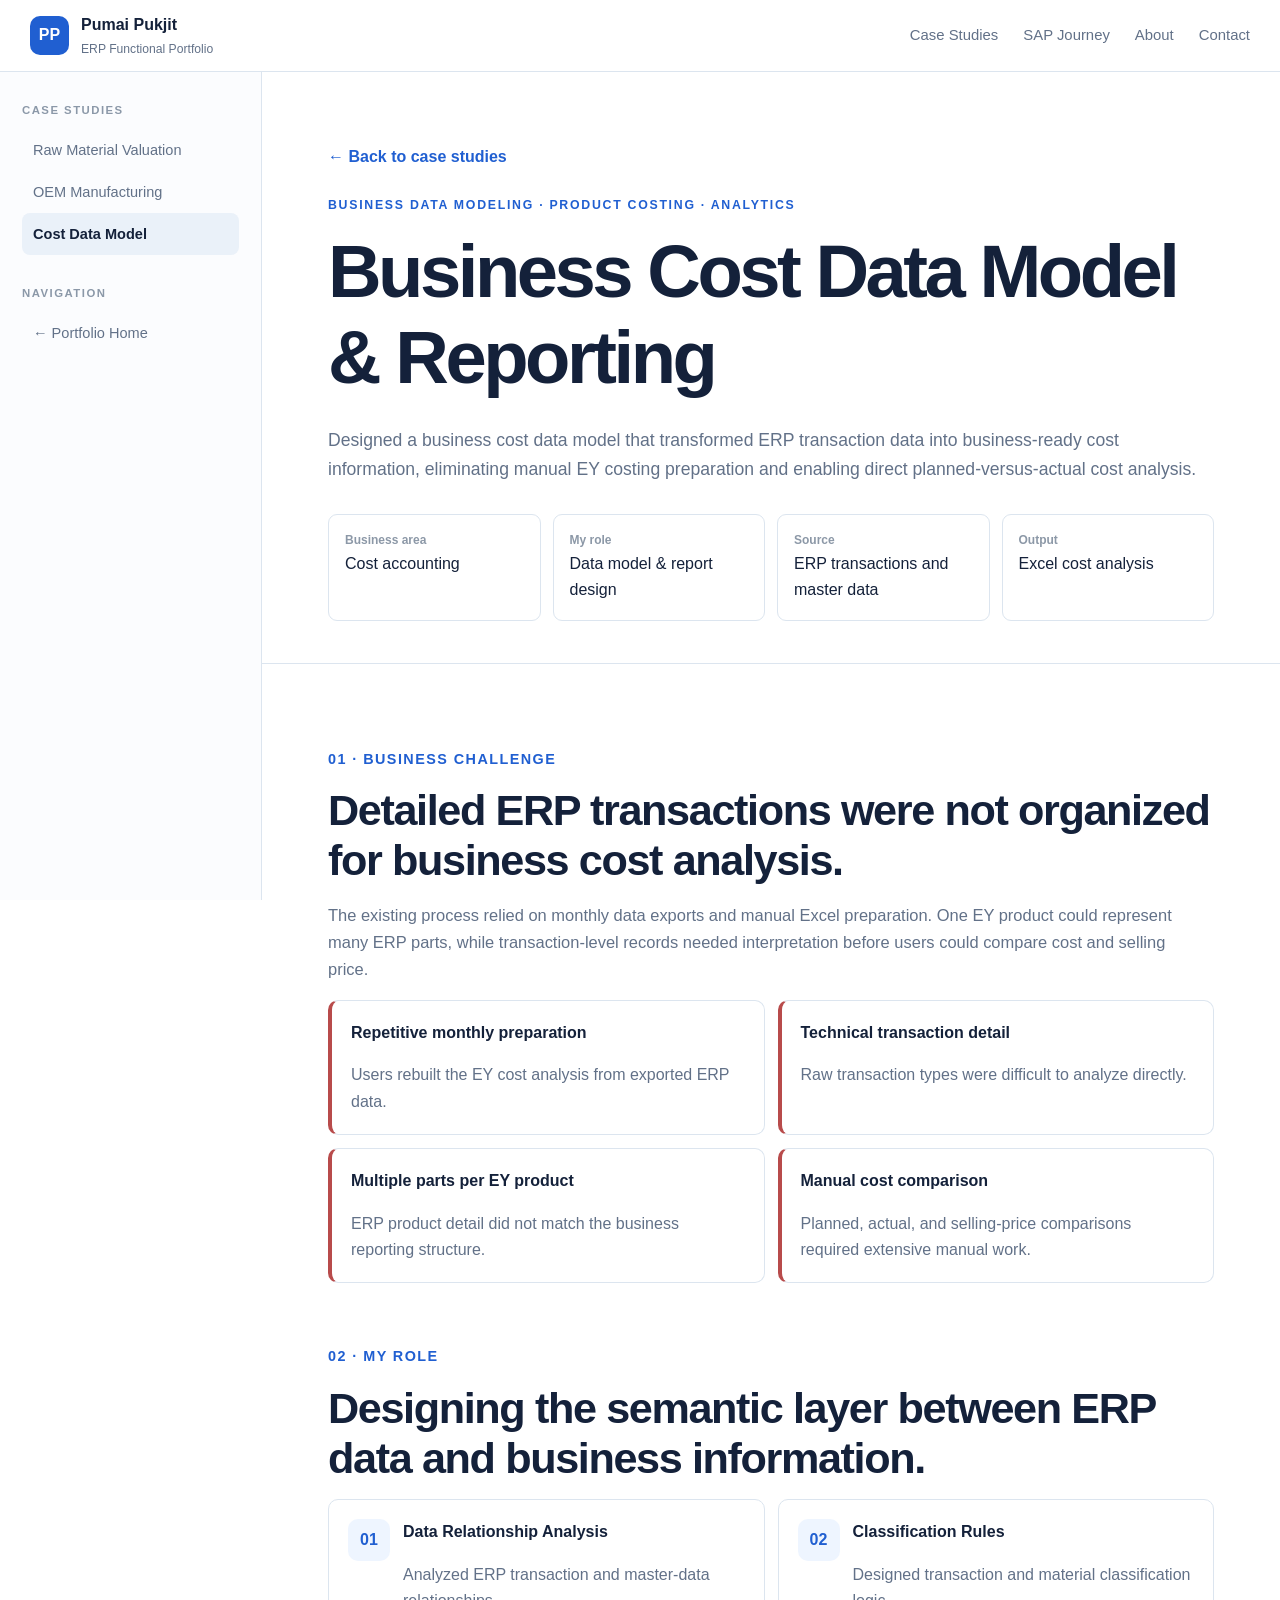
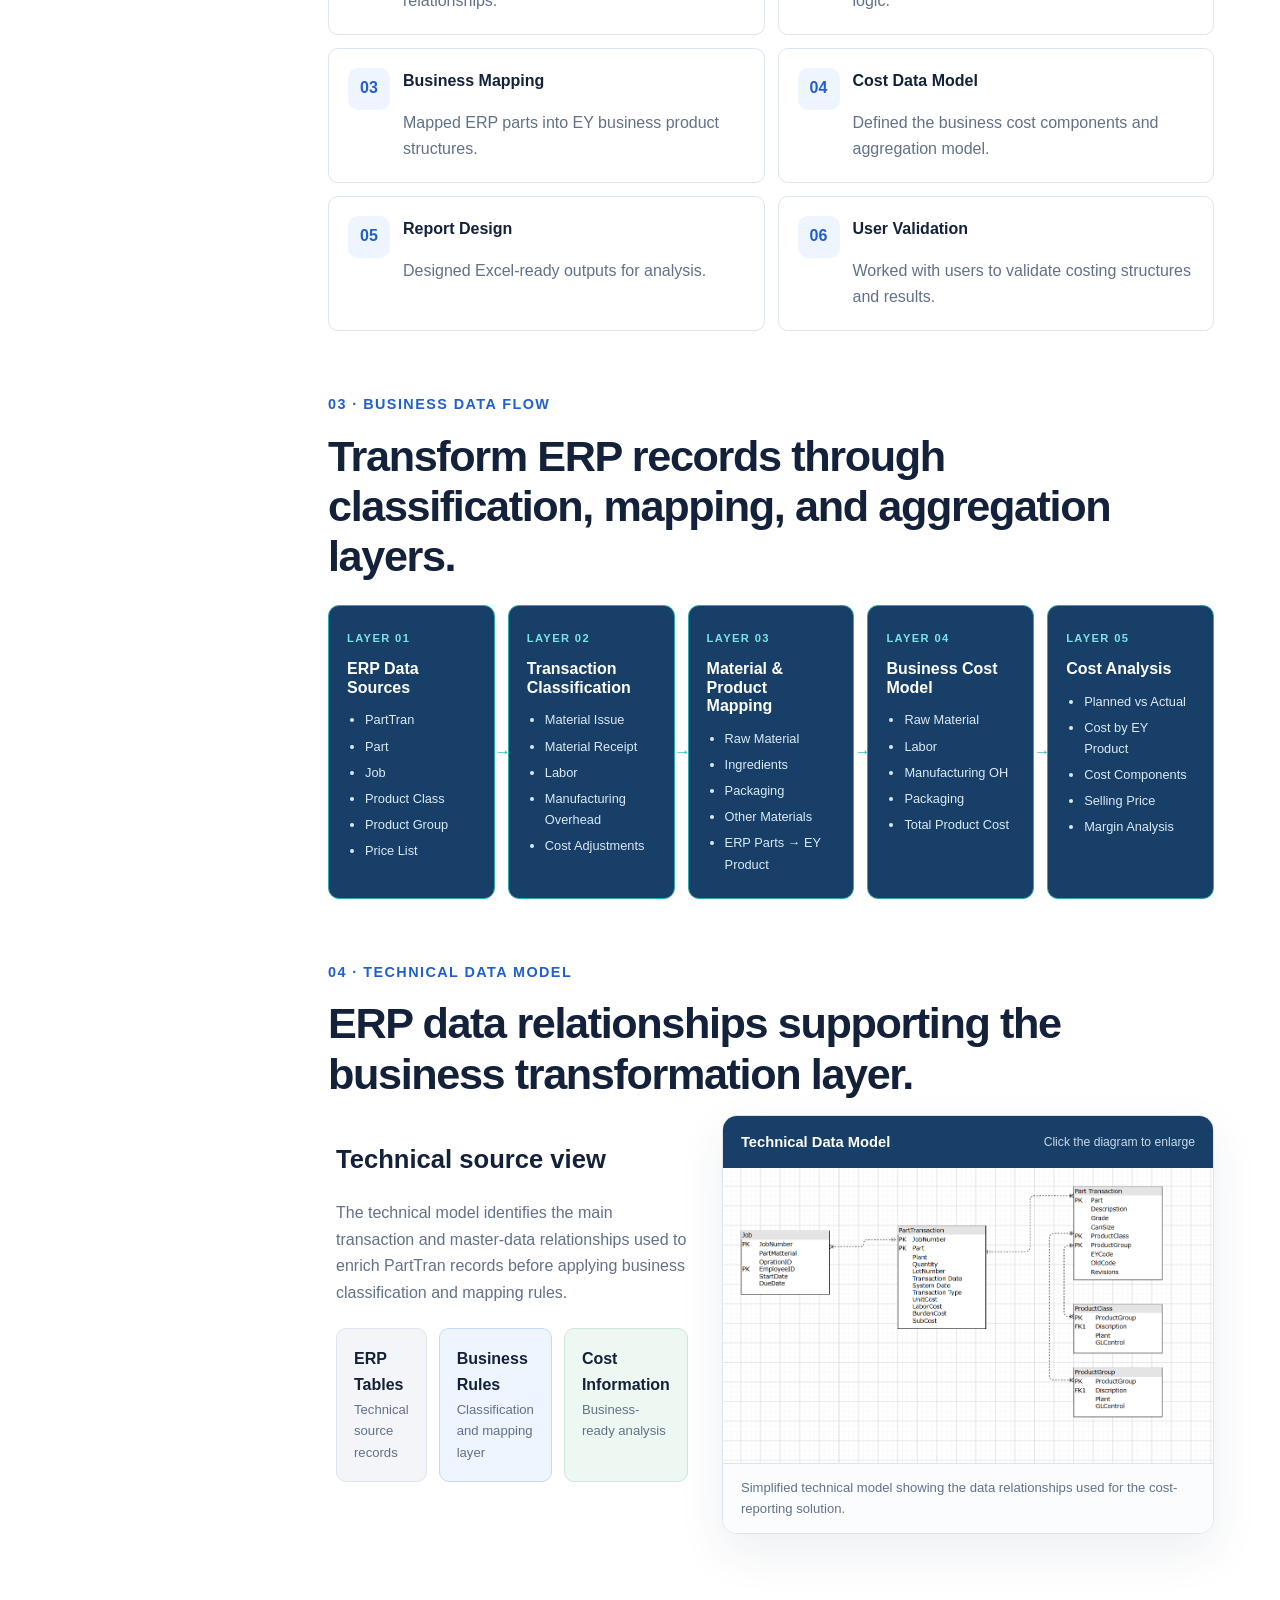
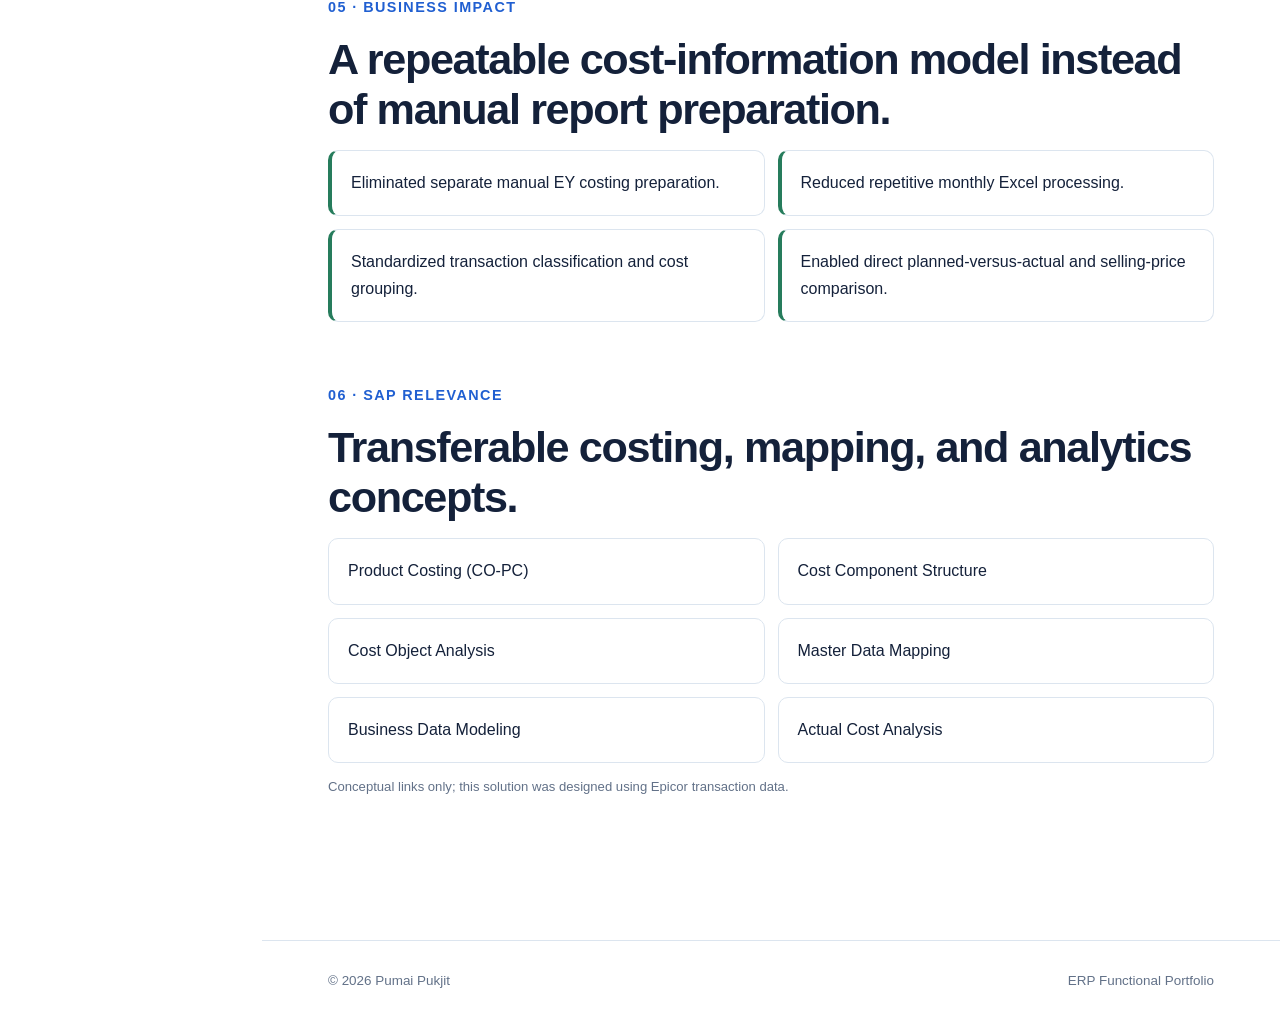
==== cost-data-model.html @ 78f5132a "Add files via upload" ====
<!doctype html><html lang="en"><head><meta charset="utf-8"><meta name="viewport" content="width=device-width,initial-scale=1">
<title>Business Cost Data Model & Reporting | Pumai Pukjit</title><link rel="stylesheet" href="styles.css"></head><body><header class="topbar">
<a class="brand" href="index.html"><span class="brand-mark">PP</span><span><strong>Pumai Pukjit</strong><small>ERP Functional Portfolio</small></span></a>
<nav class="topnav"><a href="index.html#cases">Case Studies</a><a href="index.html#sap">SAP Journey</a><a href="index.html#about">About</a><a href="index.html#contact">Contact</a></nav>
</header>
<div class="layout"><aside class="sidebar">
<p class="side-label">CASE STUDIES</p><a class="" href="raw-material-valuation.html">Raw Material Valuation</a><a class="" href="oem-manufacturing.html">OEM Manufacturing</a><a class="active" href="cost-data-model.html">Cost Data Model</a>
<p class="side-label side-gap">NAVIGATION</p><a href="index.html">← Portfolio Home</a>
</aside><main>
<section class="case-hero shell"><a class="back" href="index.html#cases">← Back to case studies</a><p class="eyebrow">BUSINESS DATA MODELING · PRODUCT COSTING · ANALYTICS</p><h1>Business Cost Data Model & Reporting</h1><p class="case-lead">Designed a business cost data model that transformed ERP transaction data into business-ready cost information, eliminating manual EY costing preparation and enabling direct planned-versus-actual cost analysis.</p><div class="meta-grid"><div class="meta"><b>Business area</b><span>Cost accounting</span></div><div class="meta"><b>My role</b><span>Data model & report design</span></div><div class="meta"><b>Source</b><span>ERP transactions and master data</span></div><div class="meta"><b>Output</b><span>Excel cost analysis</span></div></div></section>
<section class="section shell"><div class="case-body">
<section><p class="section-label">01 · Business Challenge</p><h2 class="section-title">Detailed ERP transactions were not organized for business cost analysis.</h2><p class="section-intro">The existing process relied on monthly data exports and manual Excel preparation. One EY product could represent many ERP parts, while transaction-level records needed interpretation before users could compare cost and selling price.</p><div class="problem-grid"><div class="info-card danger"><b>Repetitive monthly preparation</b><p>Users rebuilt the EY cost analysis from exported ERP data.</p></div><div class="info-card danger"><b>Technical transaction detail</b><p>Raw transaction types were difficult to analyze directly.</p></div><div class="info-card danger"><b>Multiple parts per EY product</b><p>ERP product detail did not match the business reporting structure.</p></div><div class="info-card danger"><b>Manual cost comparison</b><p>Planned, actual, and selling-price comparisons required extensive manual work.</p></div></div></section>
<section><p class="section-label">02 · My Role</p><h2 class="section-title">Designing the semantic layer between ERP data and business information.</h2><div class="role-grid"><div class="info-card role-card"><span class="role-icon">01</span><div><b>Data Relationship Analysis</b><p>Analyzed ERP transaction and master-data relationships.</p></div></div><div class="info-card role-card"><span class="role-icon">02</span><div><b>Classification Rules</b><p>Designed transaction and material classification logic.</p></div></div><div class="info-card role-card"><span class="role-icon">03</span><div><b>Business Mapping</b><p>Mapped ERP parts into EY business product structures.</p></div></div><div class="info-card role-card"><span class="role-icon">04</span><div><b>Cost Data Model</b><p>Defined the business cost components and aggregation model.</p></div></div><div class="info-card role-card"><span class="role-icon">05</span><div><b>Report Design</b><p>Designed Excel-ready outputs for analysis.</p></div></div><div class="info-card role-card"><span class="role-icon">06</span><div><b>User Validation</b><p>Worked with users to validate costing structures and results.</p></div></div></div></section>
<section><p class="section-label">03 · Business Data Flow</p><h2 class="section-title">Transform ERP records through classification, mapping, and aggregation layers.</h2><div class="data-pipeline">
<div class="data-stage"><span class="stage-no">LAYER 01</span><h3>ERP Data Sources</h3><ul><li>PartTran</li><li>Part</li><li>Job</li><li>Product Class</li><li>Product Group</li><li>Price List</li></ul></div>
<div class="data-stage"><span class="stage-no">LAYER 02</span><h3>Transaction Classification</h3><ul><li>Material Issue</li><li>Material Receipt</li><li>Labor</li><li>Manufacturing Overhead</li><li>Cost Adjustments</li></ul></div>
<div class="data-stage"><span class="stage-no">LAYER 03</span><h3>Material & Product Mapping</h3><ul><li>Raw Material</li><li>Ingredients</li><li>Packaging</li><li>Other Materials</li><li>ERP Parts → EY Product</li></ul></div>
<div class="data-stage"><span class="stage-no">LAYER 04</span><h3>Business Cost Model</h3><ul><li>Raw Material</li><li>Labor</li><li>Manufacturing OH</li><li>Packaging</li><li>Total Product Cost</li></ul></div>
<div class="data-stage"><span class="stage-no">LAYER 05</span><h3>Cost Analysis</h3><ul><li>Planned vs Actual</li><li>Cost by EY Product</li><li>Cost Components</li><li>Selling Price</li><li>Margin Analysis</li></ul></div>
</div></section>
<section><p class="section-label">04 · Technical Data Model</p><h2 class="section-title">ERP data relationships supporting the business transformation layer.</h2><div class="technical-view"><div class="technical-copy"><h3>Technical source view</h3><p>The technical model identifies the main transaction and master-data relationships used to enrich PartTran records before applying business classification and mapping rules.</p><div class="layer-strip"><div class="source"><b>ERP Tables</b><span>Technical source records</span></div><div class="rules"><b>Business Rules</b><span>Classification and mapping layer</span></div><div class="output"><b>Cost Information</b><span>Business-ready analysis</span></div></div></div><div class="diagram-frame">
<div class="diagram-toolbar"><strong>Technical Data Model</strong><span>Click the diagram to enlarge</span></div>
<button class="diagram-button" type="button" data-lightbox="project3-technical-model.png" aria-label="Open technical data model">
<img src="project3-technical-model.png" alt="ERP technical data model">
</button>
<div class="diagram-caption">Simplified technical model showing the data relationships used for the cost-reporting solution.</div>
</div></div></section>
<section><p class="section-label">05 · Business Impact</p><h2 class="section-title">A repeatable cost-information model instead of manual report preparation.</h2><div class="impact-grid"><div class="info-card success">Eliminated separate manual EY costing preparation.</div><div class="info-card success">Reduced repetitive monthly Excel processing.</div><div class="info-card success">Standardized transaction classification and cost grouping.</div><div class="info-card success">Enabled direct planned-versus-actual and selling-price comparison.</div></div></section>
<section><p class="section-label">06 · SAP Relevance</p><h2 class="section-title">Transferable costing, mapping, and analytics concepts.</h2><div class="sap-grid"><div class="info-card">Product Costing (CO-PC)</div><div class="info-card">Cost Component Structure</div><div class="info-card">Cost Object Analysis</div><div class="info-card">Master Data Mapping</div><div class="info-card">Business Data Modeling</div><div class="info-card">Actual Cost Analysis</div></div><p class="small-note">Conceptual links only; this solution was designed using Epicor transaction data.</p></section>
</div></section><footer class="shell"><span>© 2026 Pumai Pukjit</span><span>ERP Functional Portfolio</span></footer></main></div>
<div class="lightbox" id="imageLightbox" aria-hidden="true">
  <button class="lightbox-close" type="button" aria-label="Close image">×</button>
  <img class="lightbox-image" src="" alt="">
</div>
<script>
document.querySelectorAll("[data-lightbox]").forEach(function(button){
  button.addEventListener("click", function(){
    var box = document.getElementById("imageLightbox");
    var image = box.querySelector(".lightbox-image");
    image.src = button.getAttribute("data-lightbox");
    image.alt = button.querySelector("img").alt;
    box.classList.add("open");
    box.setAttribute("aria-hidden","false");
  });
});
document.querySelector(".lightbox-close").addEventListener("click", closeLightbox);
document.getElementById("imageLightbox").addEventListener("click", function(event){
  if(event.target === this){ closeLightbox(); }
});
document.addEventListener("keydown", function(event){
  if(event.key === "Escape"){ closeLightbox(); }
});
function closeLightbox(){
  var box = document.getElementById("imageLightbox");
  box.classList.remove("open");
  box.setAttribute("aria-hidden","true");
}
</script>
</body></html>
---- styles.css ----
*{box-sizing:border-box}
:root{
  --ink:#14213a;--muted:#627188;--line:#dce5ef;--surface:#f7f9fc;
  --surface-blue:#eef5ff;--blue:#205fd1;--blue-dark:#17479c;
  --navy:#173f68;--teal:#1ab6bd;--green:#267c5c;--red:#b84b4b;
  --sidebar:262px;--max:1180px
}
html{scroll-behavior:smooth}
body{margin:0;font-family:Inter,"Segoe UI",Arial,sans-serif;color:var(--ink);background:#fff;line-height:1.65}
a{color:inherit}
.topbar{
  height:72px;position:sticky;top:0;z-index:30;display:flex;align-items:center;
  justify-content:space-between;padding:0 30px;background:rgba(255,255,255,.97);
  border-bottom:1px solid var(--line);backdrop-filter:blur(12px)
}
.brand{display:flex;align-items:center;gap:12px;text-decoration:none}
.brand-mark{width:39px;height:39px;border-radius:10px;background:var(--blue);color:#fff;display:grid;place-items:center;font-weight:850}
.brand strong,.brand small{display:block}.brand small{font-size:.76rem;color:var(--muted)}
.topnav{display:flex;gap:25px}.topnav a{text-decoration:none;color:var(--muted);font-size:.93rem}.topnav a:hover{color:var(--ink)}
.layout{display:grid;grid-template-columns:var(--sidebar) 1fr}
.sidebar{position:sticky;top:72px;height:calc(100vh - 72px);padding:29px 22px;background:#fbfcfe;border-right:1px solid var(--line);overflow:auto}
.side-label{margin:0 0 9px;font-size:.71rem;font-weight:850;letter-spacing:.13em;color:#8b98a8}.side-gap{margin-top:29px}
.sidebar a{display:block;padding:9px 11px;border-radius:8px;text-decoration:none;color:var(--muted);font-size:.91rem}
.sidebar a:hover,.sidebar a.active{background:#eaf1f9;color:var(--ink);font-weight:750}
.focus{margin-top:30px;padding:16px;border:1px solid var(--line);border-radius:10px;background:#fff}.focus b,.focus span{display:block}.focus b{font-size:.78rem;margin-bottom:5px}.focus span{font-size:.86rem;color:var(--muted)}
.shell{max-width:var(--max);margin:0 auto;padding-left:66px;padding-right:66px}
.hero{padding-top:86px;padding-bottom:55px;display:grid;grid-template-columns:minmax(0,1fr) 286px;gap:64px;align-items:center}
.eyebrow{margin:0 0 13px;color:var(--blue);font-size:.77rem;font-weight:850;letter-spacing:.14em}
h1,h2,h3{line-height:1.16;margin-top:0}
h1{font-size:clamp(3rem,5.8vw,5.05rem);letter-spacing:-.047em;margin-bottom:25px}
h2{font-size:clamp(2.15rem,4vw,3.1rem);letter-spacing:-.032em;margin-bottom:18px}
h3{font-size:1.43rem}
.lead{max-width:780px;color:var(--muted);font-size:1.12rem}
.actions{display:flex;gap:12px;margin-top:30px}
.btn{display:inline-block;padding:12px 18px;border-radius:8px;text-decoration:none;font-weight:760;border:1px solid var(--line)}
.btn.primary{background:var(--blue);color:#fff;border-color:var(--blue)}.btn.primary:hover{background:var(--blue-dark)}
.portraitbox{padding:14px;border:1px solid var(--line);border-radius:18px;background:var(--surface)}
.portraitbox img{display:block;width:100%;aspect-ratio:1/1;object-fit:cover;object-position:center 20%;border-radius:12px}
.portraitbox strong,.portraitbox span{display:block;margin:10px 4px 0}.portraitbox span{margin-top:0;color:var(--muted);font-size:.86rem}
.stats{display:grid;grid-template-columns:repeat(4,1fr);padding-top:0;padding-bottom:60px}
.stats div{padding:19px;border:1px solid var(--line);border-right:0}.stats div:first-child{border-radius:10px 0 0 10px}.stats div:last-child{border-right:1px solid var(--line);border-radius:0 10px 10px 0}
.stats b,.stats span{display:block}.stats span{font-size:.82rem;color:var(--muted)}
.section{padding-top:82px;padding-bottom:82px;border-top:1px solid var(--line)}
.section-head{display:grid;grid-template-columns:1fr .85fr;gap:65px;align-items:end;margin-bottom:36px}
.section-head>p{color:var(--muted)}
.featured{display:grid;grid-template-columns:1.22fr .78fr;gap:38px;padding:32px;border:1px solid var(--line);border-radius:15px;background:linear-gradient(135deg,#fff,#f5f9ff)}
.badge{display:inline-block;padding:5px 9px;border-radius:999px;background:var(--surface-blue);color:var(--blue);font-size:.75rem;font-weight:850;margin-bottom:15px}
.chips{display:flex;flex-wrap:wrap;gap:7px;margin:18px 0 22px}.chips span{padding:5px 8px;border:1px solid var(--line);border-radius:6px;color:var(--muted);font-size:.72rem;background:#fff}
.text-link{color:var(--blue);text-decoration:none;font-weight:820}
.flowmini{display:grid;gap:7px;align-content:center}.flowmini span{padding:10px 12px;border:1px solid var(--line);border-radius:8px;background:#fff;text-align:center;font-size:.86rem}.flowmini i{text-align:center;color:#8e99a7}
.cards{display:grid;grid-template-columns:repeat(2,1fr);gap:19px;margin-top:19px}.cards article{padding:27px;border:1px solid var(--line);border-radius:13px;display:flex;flex-direction:column;min-height:335px}.cards em{font-style:normal;font-size:.8rem;font-weight:850;color:#97a2b0;margin-bottom:22px}.cards a{margin-top:auto;color:var(--blue);text-decoration:none;font-weight:820}
.journey,.twocol{display:grid;grid-template-columns:.85fr 1.15fr;gap:65px}.journey{background:var(--surface)}
.journey-grid{display:grid;grid-template-columns:repeat(2,1fr);gap:12px}.journey-grid div{padding:17px;border:1px solid var(--line);border-radius:9px;background:#fff}.journey-grid b,.journey-grid span{display:block}.journey-grid span{font-size:.82rem;color:var(--muted);margin-top:4px}
.contact{display:flex;flex-direction:column;align-items:flex-end;gap:8px}.contact a{color:var(--blue)}
footer{display:flex;justify-content:space-between;padding-top:29px;padding-bottom:36px;border-top:1px solid var(--line);color:var(--muted);font-size:.84rem}

/* Project pages */
.case-hero{padding-top:72px;padding-bottom:42px}
.back{display:inline-block;margin-bottom:25px;color:var(--blue);text-decoration:none;font-weight:750}
.case-lead{max-width:880px;color:var(--muted);font-size:1.1rem}
.meta-grid{display:grid;grid-template-columns:repeat(4,1fr);gap:12px;margin-top:30px}
.meta{padding:16px;border:1px solid var(--line);border-radius:9px}.meta b,.meta span{display:block}.meta b{font-size:.75rem;color:#8c98a7}
.case-body{max-width:980px}
.case-body section{margin-bottom:60px}
.section-label{
  display:inline-block;margin:0 0 14px;color:var(--blue);font-size:.9rem;
  font-weight:850;letter-spacing:.1em;text-transform:uppercase
}
.section-title{font-size:clamp(2rem,3.4vw,2.7rem);margin-bottom:16px}
.section-intro{font-size:1.03rem;color:var(--muted);max-width:850px}
.problem-grid,.impact-grid,.role-grid,.sap-grid,.decision-grid{display:grid;grid-template-columns:repeat(2,1fr);gap:13px}
.info-card{padding:19px;border:1px solid var(--line);border-radius:10px;background:#fff}
.info-card p{margin-bottom:0;color:var(--muted)}.danger{border-left:4px solid var(--red)}.success{border-left:4px solid var(--green)}
.role-card{display:flex;gap:13px;align-items:flex-start}.role-icon{width:42px;height:42px;display:grid;place-items:center;border-radius:10px;background:var(--surface-blue);color:var(--blue);font-weight:850;flex:0 0 auto}
.metric-grid{display:grid;grid-template-columns:repeat(3,1fr);gap:12px}.metric{padding:21px;border:1px solid var(--line);border-radius:10px;background:#fff}.metric strong{display:block;font-size:1.7rem;color:var(--blue);line-height:1.1}.metric span{display:block;color:var(--muted);font-size:.84rem;margin-top:7px}
.callout{padding:20px;border-left:4px solid var(--blue);background:var(--surface);border-radius:0 8px 8px 0}
.small-note{font-size:.82rem;color:var(--muted)}

/* Diagram presentation */
.diagram-frame{border:1px solid var(--line);border-radius:15px;background:#fff;overflow:hidden;box-shadow:0 18px 48px rgba(25,55,92,.08)}
.diagram-toolbar{display:flex;align-items:center;justify-content:space-between;padding:14px 18px;background:var(--navy);color:#fff}
.diagram-toolbar strong{font-size:.92rem}.diagram-toolbar span{font-size:.76rem;color:#c9d9ea}
.diagram-frame img{display:block;width:100%;height:auto}
.diagram-caption{padding:13px 18px;color:var(--muted);font-size:.82rem;background:#fbfcfe;border-top:1px solid var(--line)}
.split-diagram{display:grid;grid-template-columns:1fr 1fr;gap:16px}
.before .diagram-toolbar{background:#7a3d4a}.after .diagram-toolbar{background:#316a4c}

/* Project 3 data pipeline */
.data-pipeline{display:grid;grid-template-columns:repeat(5,1fr);gap:13px;align-items:stretch;margin-top:24px}
.data-stage{position:relative;padding:18px;border:1px solid #2da8b1;border-radius:11px;background:var(--navy);color:#fff;min-height:210px}
.data-stage:not(:last-child)::after{content:"→";position:absolute;right:-17px;top:50%;transform:translateY(-50%);font-weight:900;color:var(--teal);z-index:2}
.data-stage .stage-no{font-size:.7rem;letter-spacing:.12em;color:#7ce1e3;font-weight:850}
.data-stage h3{font-size:1rem;margin:10px 0 12px;color:#fff}
.data-stage ul{margin:0;padding-left:18px}.data-stage li{font-size:.8rem;color:#dce9f4;margin:5px 0}
.technical-view{display:grid;grid-template-columns:.75fr 1.25fr;gap:26px;align-items:center}
.technical-copy{padding:8px}.technical-copy h3{font-size:1.6rem}.technical-copy p{color:var(--muted)}
.layer-strip{display:grid;grid-template-columns:repeat(3,1fr);gap:12px;margin:22px 0}
.layer-strip div{padding:17px;border-radius:10px;border:1px solid var(--line)}
.layer-strip b,.layer-strip span{display:block}.layer-strip span{font-size:.82rem;color:var(--muted)}
.layer-strip .source{background:#f3f5f8}.layer-strip .rules{background:var(--surface-blue);border-color:#c7d9f5}.layer-strip .output{background:#eef8f3;border-color:#cce8da}
@media(max-width:1000px){
  .layout{grid-template-columns:1fr}.sidebar{display:none}.topnav{display:none}.shell{padding-left:27px;padding-right:27px}
  .hero{grid-template-columns:1fr}.portraitbox{max-width:255px}
  .stats,.section-head,.featured,.cards,.journey,.journey-grid,.twocol,.meta-grid,.problem-grid,.impact-grid,.role-grid,.sap-grid,.decision-grid,.metric-grid,.technical-view,.layer-strip{grid-template-columns:1fr}
  .stats div{border-right:1px solid var(--line);border-bottom:0}.stats div:first-child{border-radius:10px 10px 0 0}.stats div:last-child{border-bottom:1px solid var(--line);border-radius:0 0 10px 10px}
  .contact{align-items:flex-start}footer{gap:12px;flex-direction:column}
  .data-pipeline{grid-template-columns:1fr}.data-stage:not(:last-child)::after{content:"↓";right:auto;left:50%;top:auto;bottom:-23px;transform:translateX(-50%)}
}

/* V7.1 diagram reliability and zoom */
.diagram-button{
  display:block;width:100%;padding:0;border:0;background:#fff;cursor:zoom-in;text-align:left
}
.diagram-button img{display:block;width:100%;height:auto}
.lightbox{
  position:fixed;inset:0;z-index:1000;display:none;align-items:center;justify-content:center;
  padding:32px;background:rgba(10,20,38,.88)
}
.lightbox.open{display:flex}
.lightbox-image{
  display:block;max-width:96vw;max-height:92vh;width:auto;height:auto;
  border-radius:10px;background:#fff;box-shadow:0 24px 80px rgba(0,0,0,.38)
}
.lightbox-close{
  position:fixed;top:18px;right:22px;width:44px;height:44px;border:1px solid rgba(255,255,255,.3);
  border-radius:50%;background:rgba(255,255,255,.12);color:#fff;font-size:30px;line-height:1;
  cursor:pointer
}
.lightbox-close:hover{background:rgba(255,255,255,.22)}
@media(max-width:700px){
  .lightbox{padding:14px}
  .diagram-toolbar{align-items:flex-start;gap:8px;flex-direction:column}
}
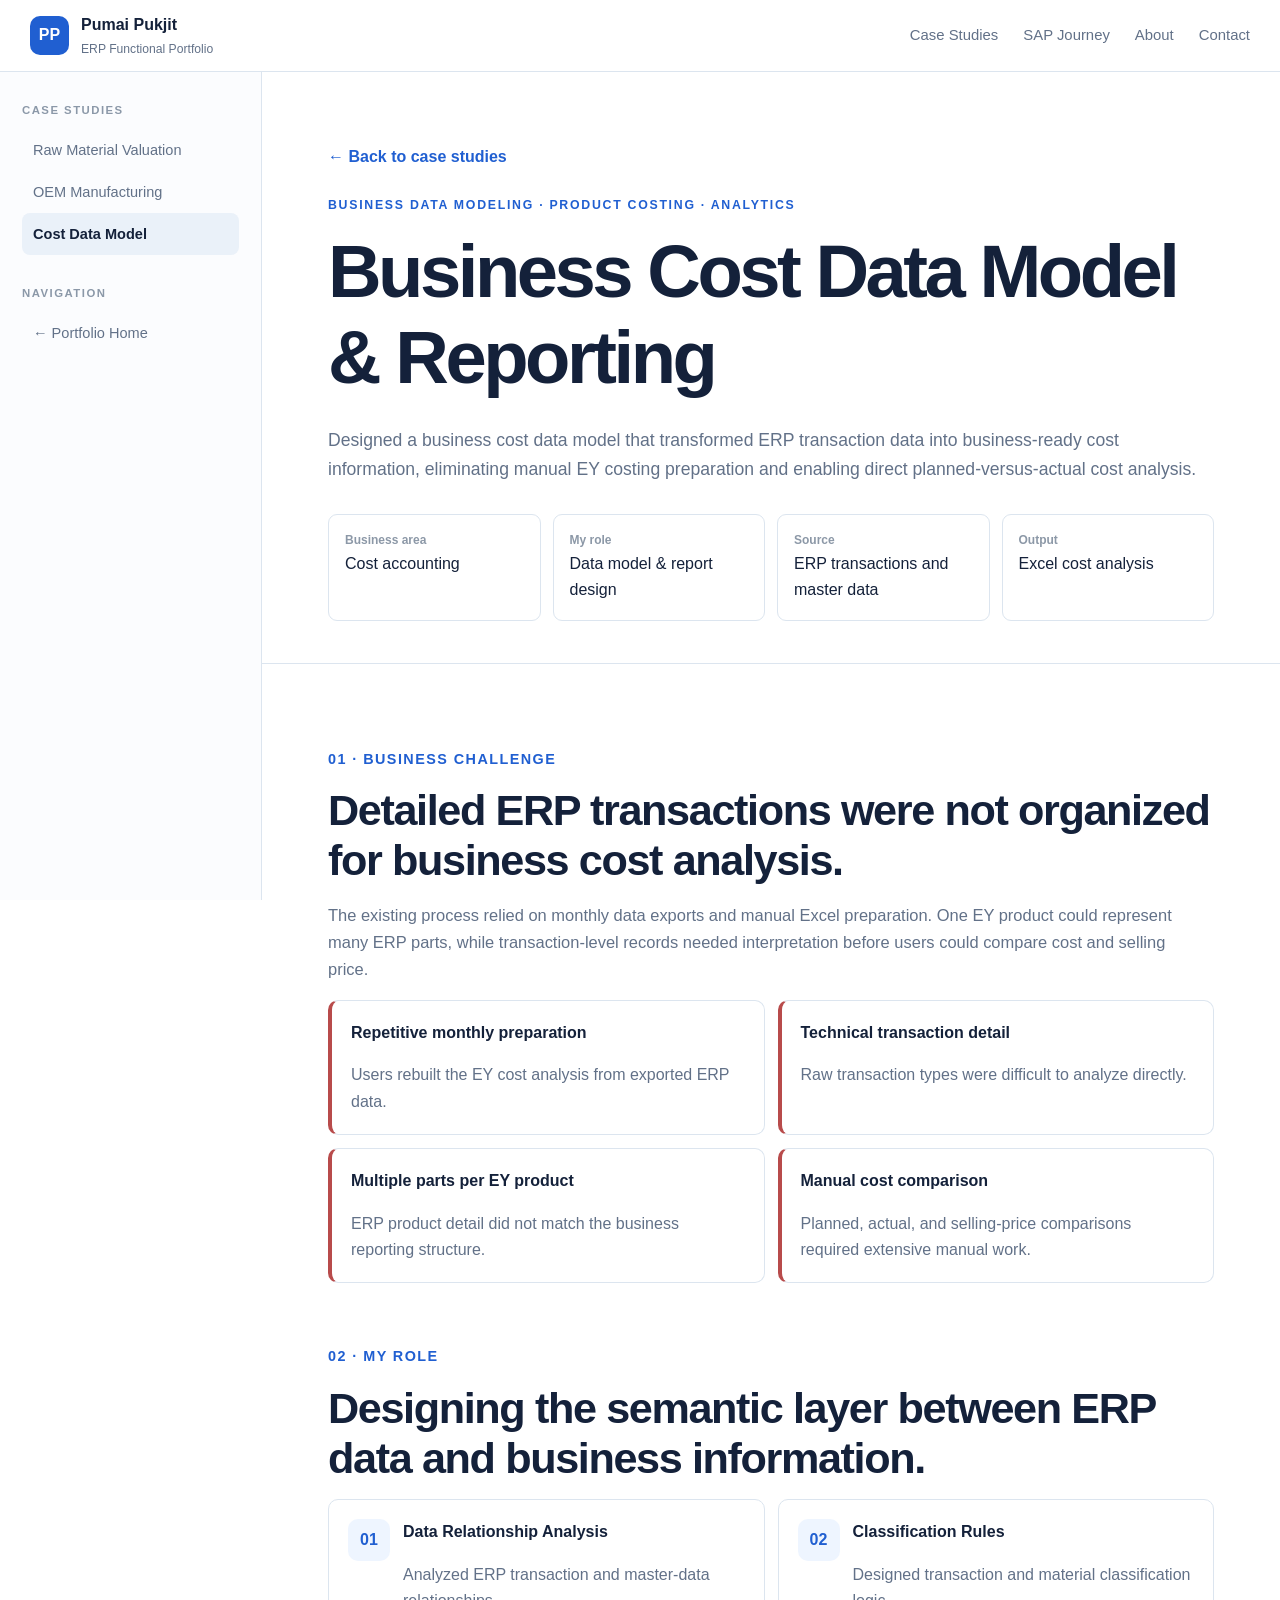
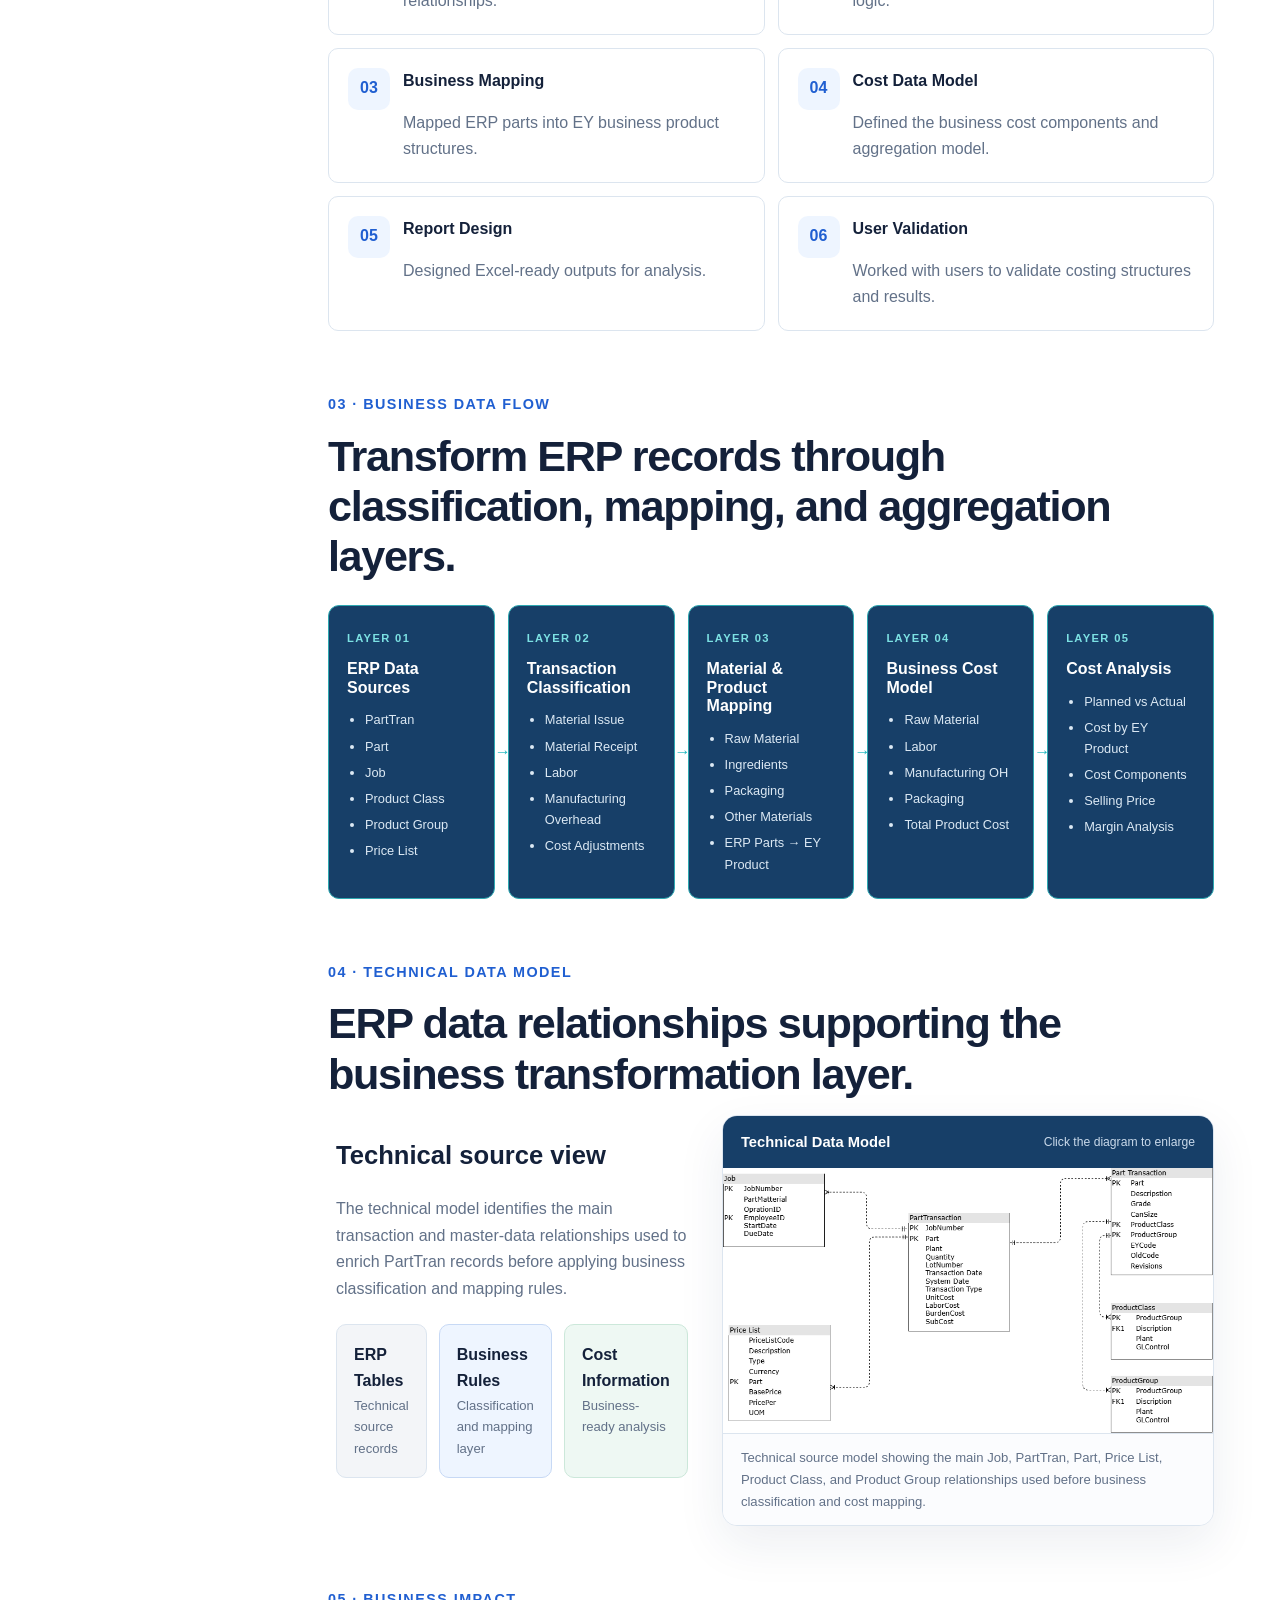
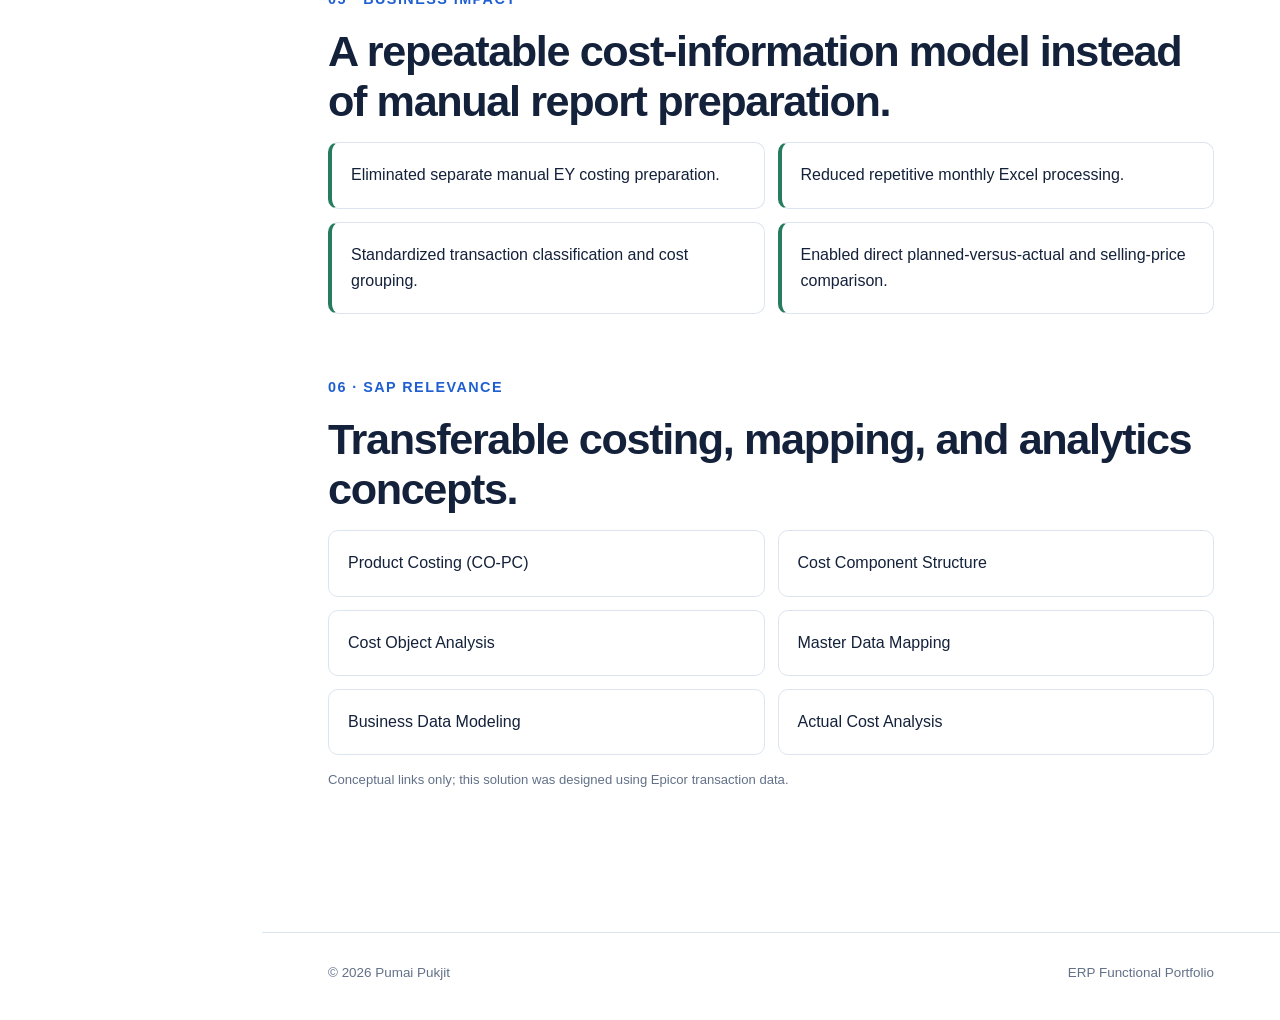
==== commit 6c316140: "Add files via upload" ====
--- a/cost-data-model.html
+++ b/cost-data-model.html
@@ -23,7 +23,7 @@
 <button class="diagram-button" type="button" data-lightbox="project3-technical-model.png" aria-label="Open technical data model">
 <img src="project3-technical-model.png" alt="ERP technical data model">
 </button>
-<div class="diagram-caption">Simplified technical model showing the data relationships used for the cost-reporting solution.</div>
+<div class="diagram-caption">Technical source model showing the main Job, PartTran, Part, Price List, Product Class, and Product Group relationships used before business classification and cost mapping.</div>
 </div></div></section>
 <section><p class="section-label">05 · Business Impact</p><h2 class="section-title">A repeatable cost-information model instead of manual report preparation.</h2><div class="impact-grid"><div class="info-card success">Eliminated separate manual EY costing preparation.</div><div class="info-card success">Reduced repetitive monthly Excel processing.</div><div class="info-card success">Standardized transaction classification and cost grouping.</div><div class="info-card success">Enabled direct planned-versus-actual and selling-price comparison.</div></div></section>
 <section><p class="section-label">06 · SAP Relevance</p><h2 class="section-title">Transferable costing, mapping, and analytics concepts.</h2><div class="sap-grid"><div class="info-card">Product Costing (CO-PC)</div><div class="info-card">Cost Component Structure</div><div class="info-card">Cost Object Analysis</div><div class="info-card">Master Data Mapping</div><div class="info-card">Business Data Modeling</div><div class="info-card">Actual Cost Analysis</div></div><p class="small-note">Conceptual links only; this solution was designed using Epicor transaction data.</p></section>
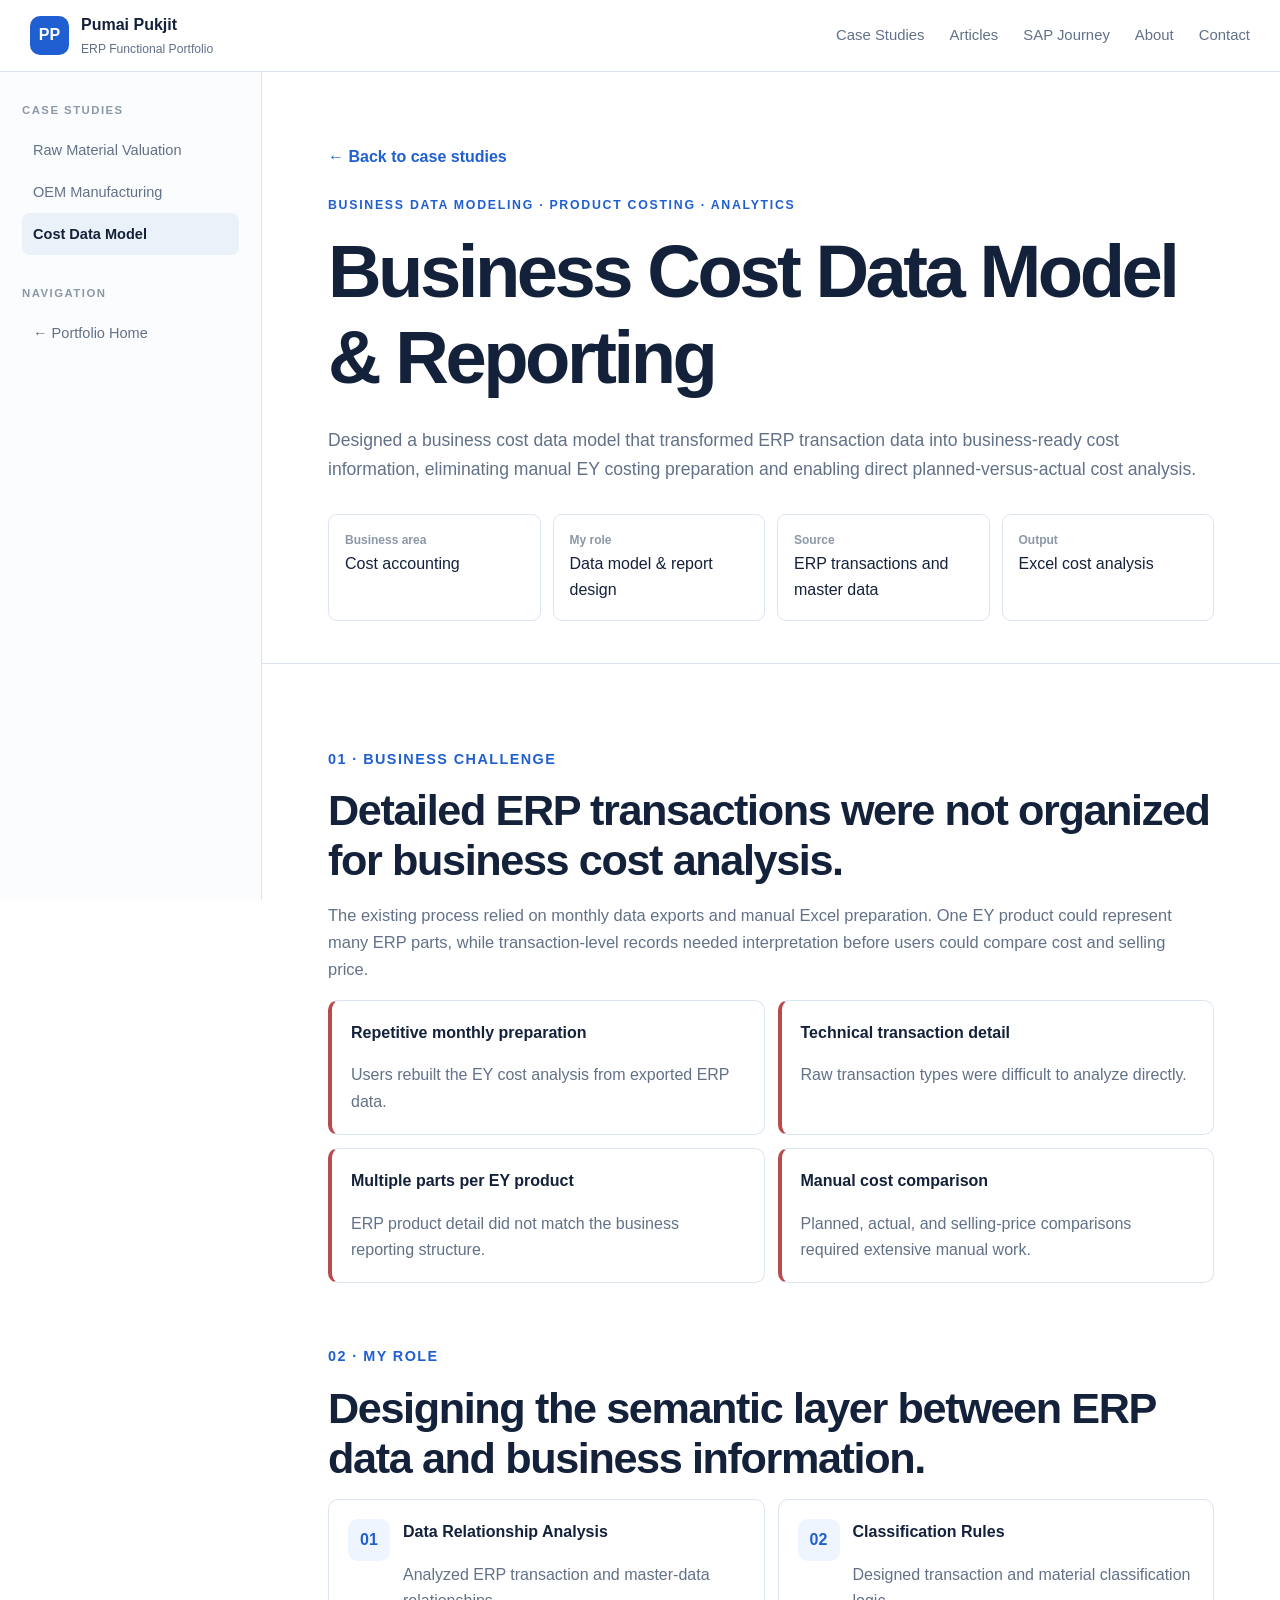
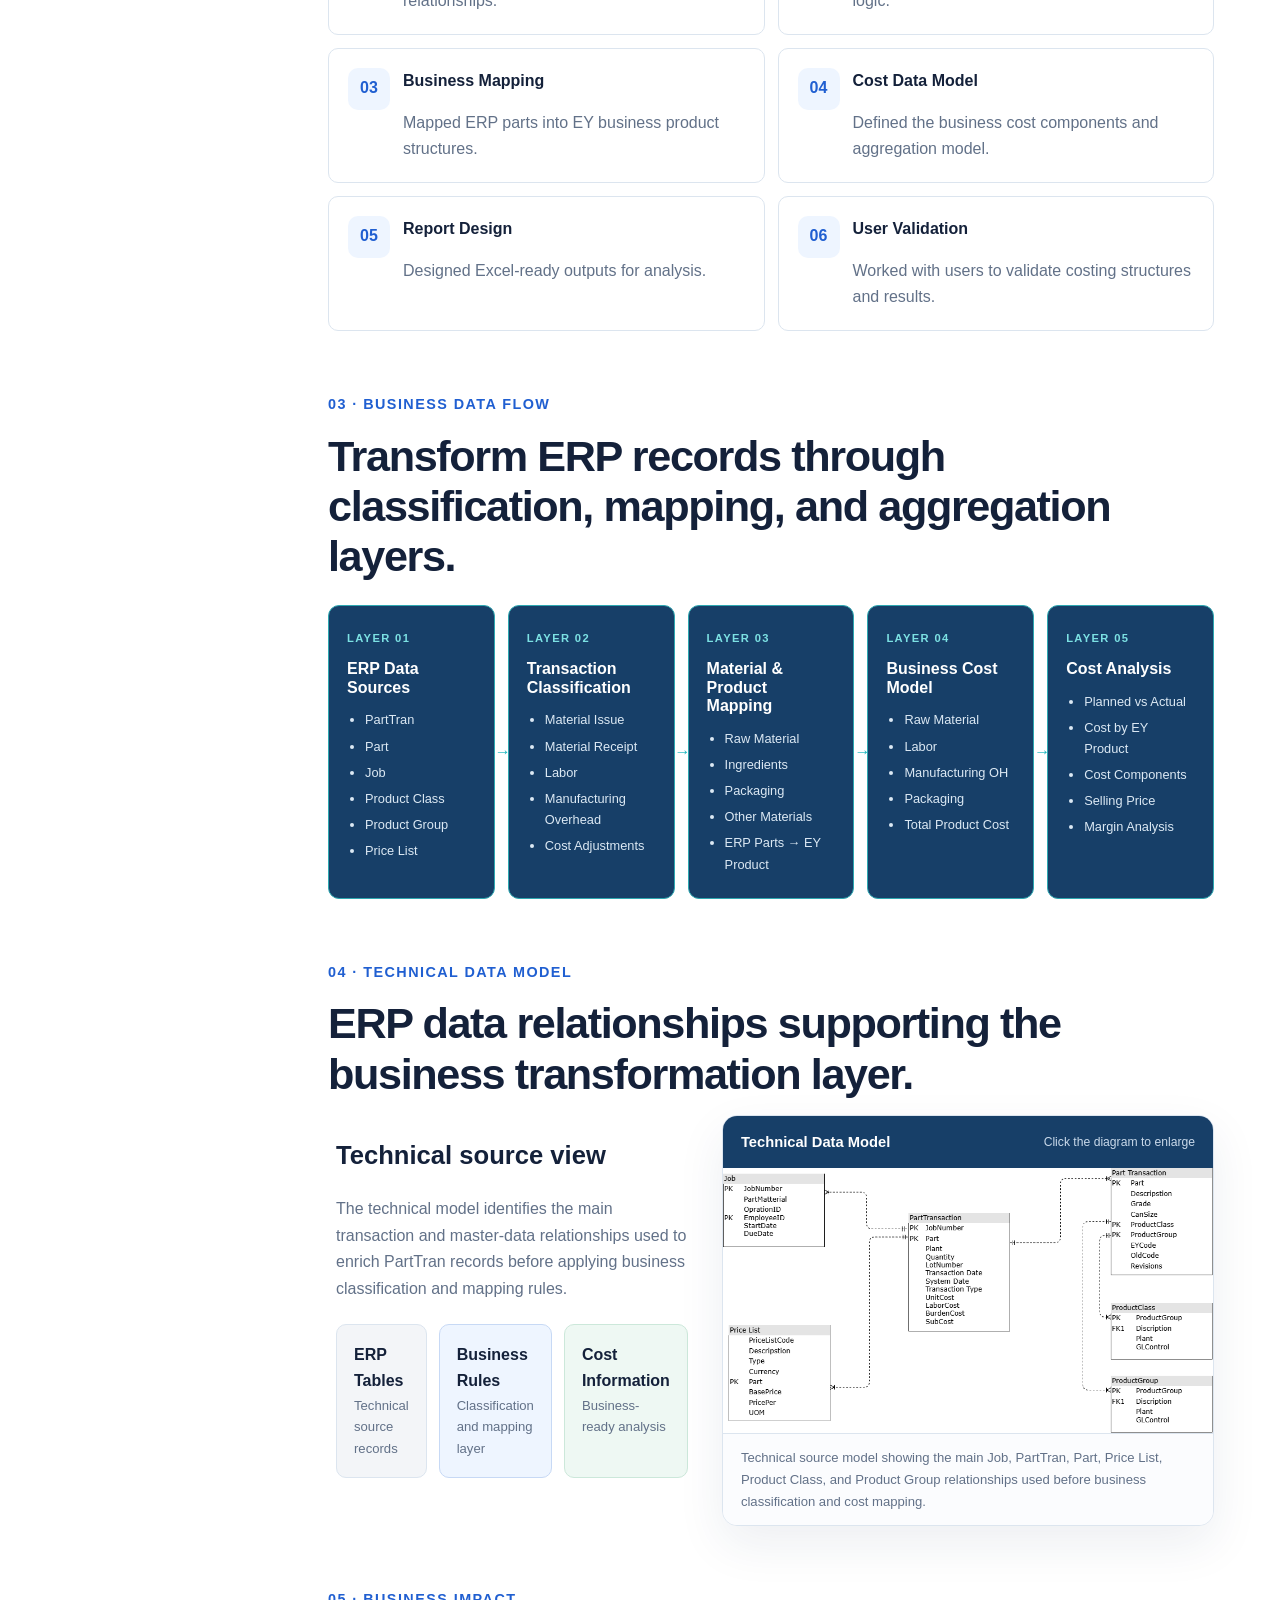
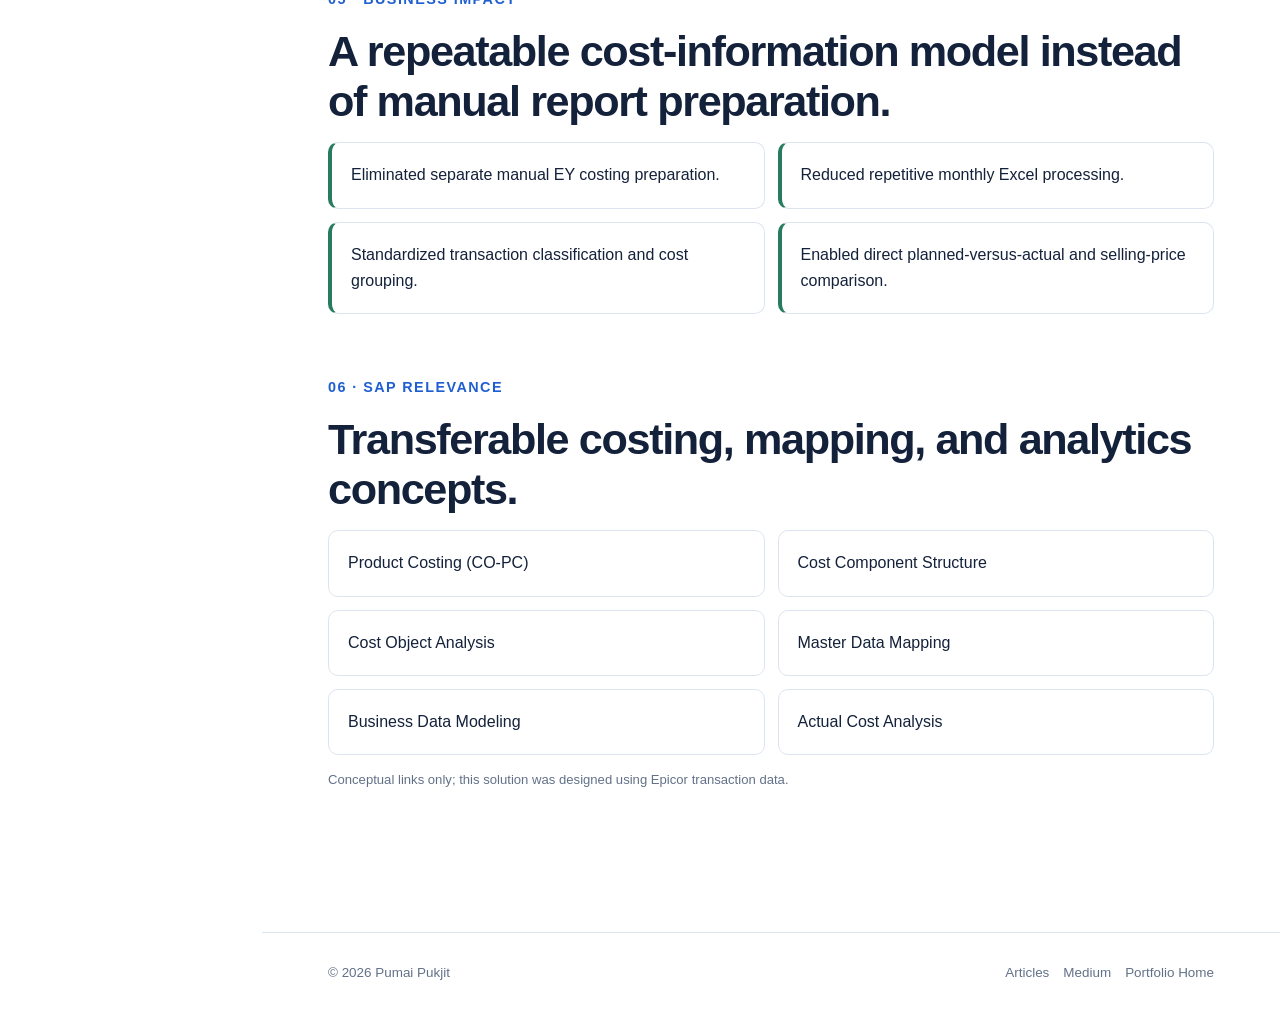
==== commit 3fc8e94b: "Add files via upload" ====
--- a/cost-data-model.html
+++ b/cost-data-model.html
@@ -1,7 +1,7 @@
 <!doctype html><html lang="en"><head><meta charset="utf-8"><meta name="viewport" content="width=device-width,initial-scale=1">
 <title>Business Cost Data Model & Reporting | Pumai Pukjit</title><link rel="stylesheet" href="styles.css"></head><body><header class="topbar">
 <a class="brand" href="index.html"><span class="brand-mark">PP</span><span><strong>Pumai Pukjit</strong><small>ERP Functional Portfolio</small></span></a>
-<nav class="topnav"><a href="index.html#cases">Case Studies</a><a href="index.html#sap">SAP Journey</a><a href="index.html#about">About</a><a href="index.html#contact">Contact</a></nav>
+<nav class="topnav"><a href="index.html#cases">Case Studies</a><a href="articles.html">Articles</a><a href="index.html#sap">SAP Journey</a><a href="index.html#about">About</a><a href="index.html#contact">Contact</a></nav>
 </header>
 <div class="layout"><aside class="sidebar">
 <p class="side-label">CASE STUDIES</p><a class="" href="raw-material-valuation.html">Raw Material Valuation</a><a class="" href="oem-manufacturing.html">OEM Manufacturing</a><a class="active" href="cost-data-model.html">Cost Data Model</a>
@@ -27,7 +27,7 @@
 </div></div></section>
 <section><p class="section-label">05 · Business Impact</p><h2 class="section-title">A repeatable cost-information model instead of manual report preparation.</h2><div class="impact-grid"><div class="info-card success">Eliminated separate manual EY costing preparation.</div><div class="info-card success">Reduced repetitive monthly Excel processing.</div><div class="info-card success">Standardized transaction classification and cost grouping.</div><div class="info-card success">Enabled direct planned-versus-actual and selling-price comparison.</div></div></section>
 <section><p class="section-label">06 · SAP Relevance</p><h2 class="section-title">Transferable costing, mapping, and analytics concepts.</h2><div class="sap-grid"><div class="info-card">Product Costing (CO-PC)</div><div class="info-card">Cost Component Structure</div><div class="info-card">Cost Object Analysis</div><div class="info-card">Master Data Mapping</div><div class="info-card">Business Data Modeling</div><div class="info-card">Actual Cost Analysis</div></div><p class="small-note">Conceptual links only; this solution was designed using Epicor transaction data.</p></section>
-</div></section><footer class="shell"><span>© 2026 Pumai Pukjit</span><span>ERP Functional Portfolio</span></footer></main></div>
+</div></section><footer class="shell"><span>© 2026 Pumai Pukjit</span><span class="footer-links"><a href="articles.html">Articles</a><a href="https://medium.com/@dew.pumai" target="_blank" rel="noopener">Medium</a><a href="index.html">Portfolio Home</a></span></footer></main></div>
 <div class="lightbox" id="imageLightbox" aria-hidden="true">
   <button class="lightbox-close" type="button" aria-label="Close image">×</button>
   <img class="lightbox-image" src="" alt="">
--- a/styles.css
+++ b/styles.css
@@ -132,3 +132,41 @@
   .lightbox{padding:14px}
   .diagram-toolbar{align-items:flex-start;gap:8px;flex-direction:column}
 }
+
+/* V7.3 Articles & Insights */
+.article-grid{
+  display:grid;grid-template-columns:repeat(2,1fr);gap:18px;margin-top:26px
+}
+.article-card{
+  position:relative;display:flex;flex-direction:column;min-height:330px;
+  padding:27px;border:1px solid var(--line);border-radius:14px;background:#fff;
+  text-decoration:none;overflow:hidden;transition:transform .2s ease,box-shadow .2s ease,border-color .2s ease
+}
+.article-card:hover{
+  transform:translateY(-4px);box-shadow:0 18px 46px rgba(26,59,100,.1);border-color:#bfd0e6
+}
+.article-card::after{
+  content:"";position:absolute;width:150px;height:150px;border-radius:50%;
+  right:-70px;top:-70px;background:var(--surface-blue);opacity:.8
+}
+.article-meta{display:flex;gap:8px;align-items:center;color:var(--muted);font-size:.76rem;margin-bottom:19px}
+.article-meta span{padding:4px 7px;border:1px solid var(--line);border-radius:999px;background:#fff}
+.article-card h3{font-size:1.45rem;max-width:520px;margin-bottom:13px;position:relative;z-index:1}
+.article-card p{color:var(--muted);margin-top:0;position:relative;z-index:1}
+.article-card .article-link{margin-top:auto;color:var(--blue);font-weight:820;position:relative;z-index:1}
+.article-icon{
+  width:48px;height:48px;border-radius:12px;display:grid;place-items:center;
+  background:var(--navy);color:#fff;font-weight:850;margin-bottom:20px;position:relative;z-index:1
+}
+.medium-banner{
+  display:grid;grid-template-columns:1fr auto;gap:24px;align-items:center;
+  margin-top:28px;padding:24px 26px;border-radius:14px;background:var(--navy);color:#fff
+}
+.medium-banner p{margin:4px 0 0;color:#cbd9e8}
+.medium-banner a{padding:11px 16px;border-radius:8px;background:#fff;color:var(--navy);text-decoration:none;font-weight:820}
+.publication-note{padding:18px;border-left:4px solid var(--blue);background:var(--surface);border-radius:0 9px 9px 0}
+.footer-links{display:flex;gap:14px;flex-wrap:wrap}.footer-links a{color:var(--muted);text-decoration:none}.footer-links a:hover{color:var(--blue)}
+@media(max-width:1000px){
+  .article-grid,.medium-banner{grid-template-columns:1fr}
+  .medium-banner a{justify-self:start}
+}
